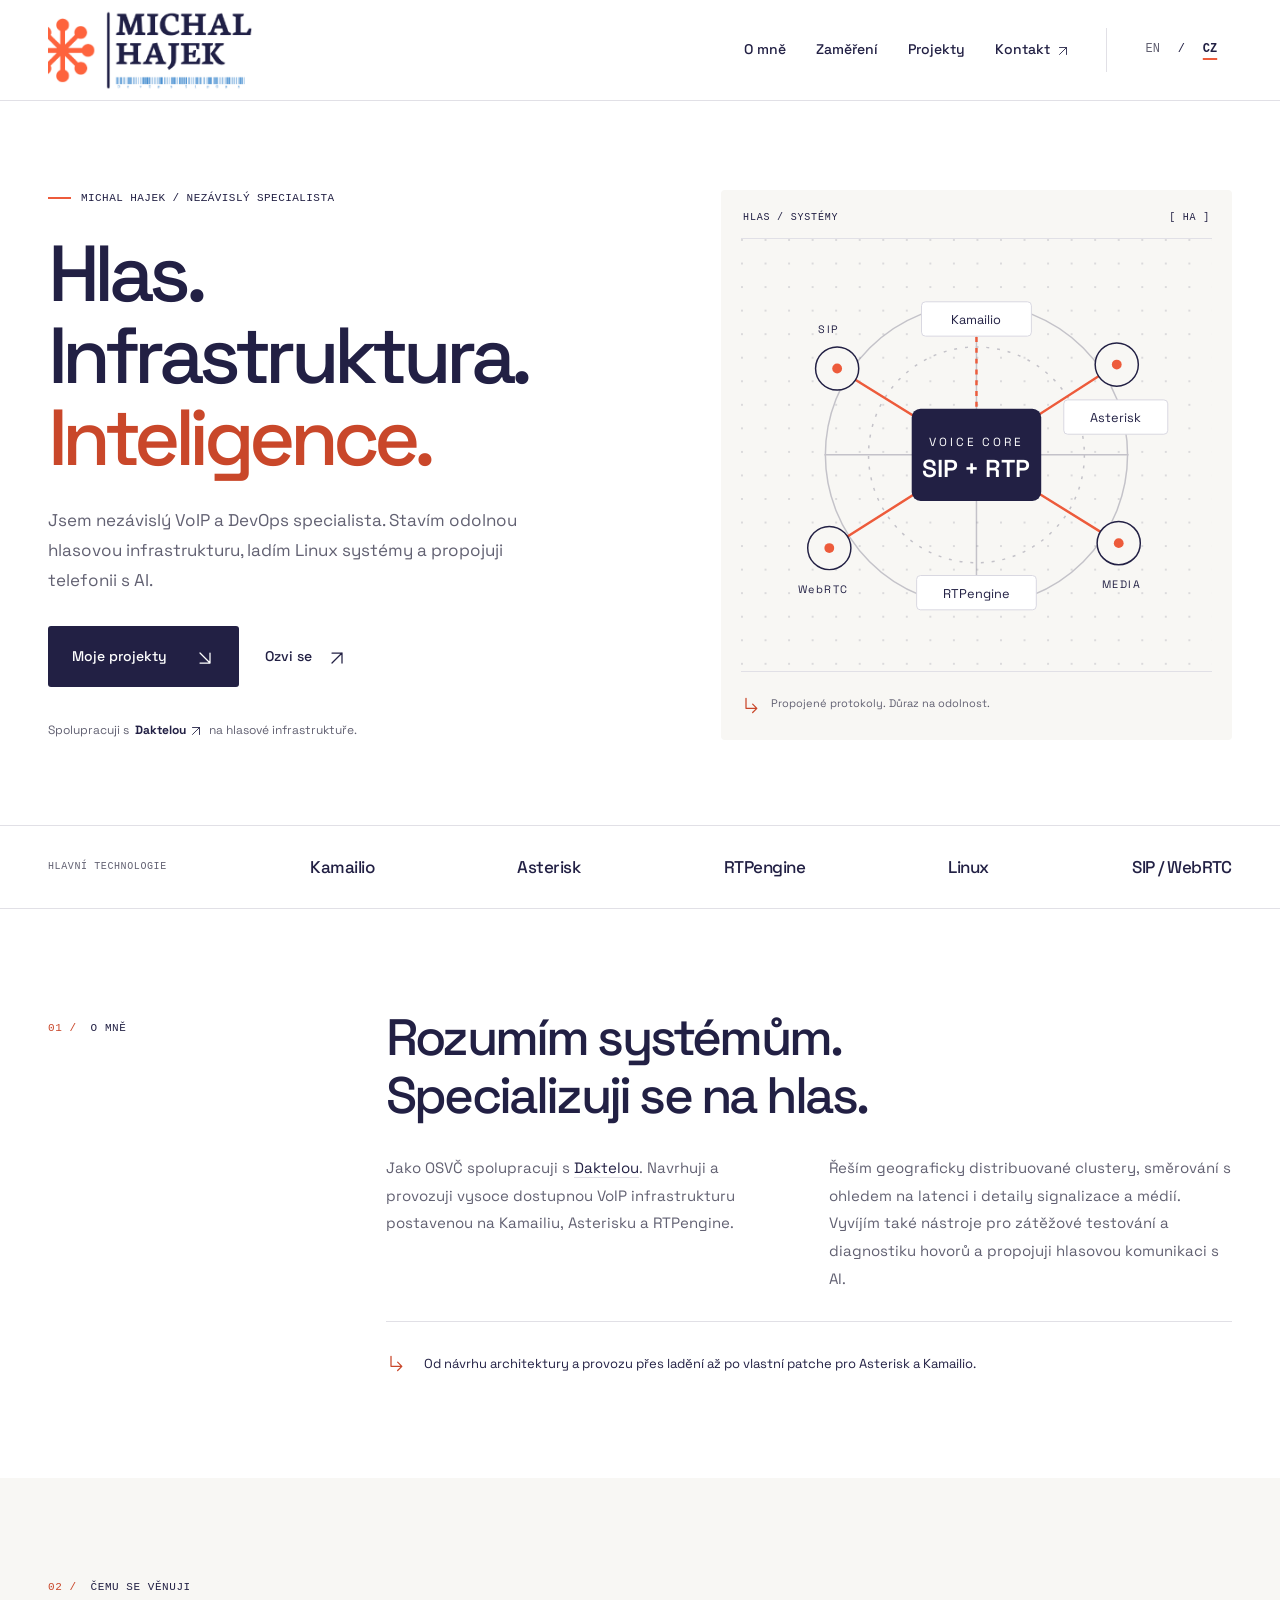
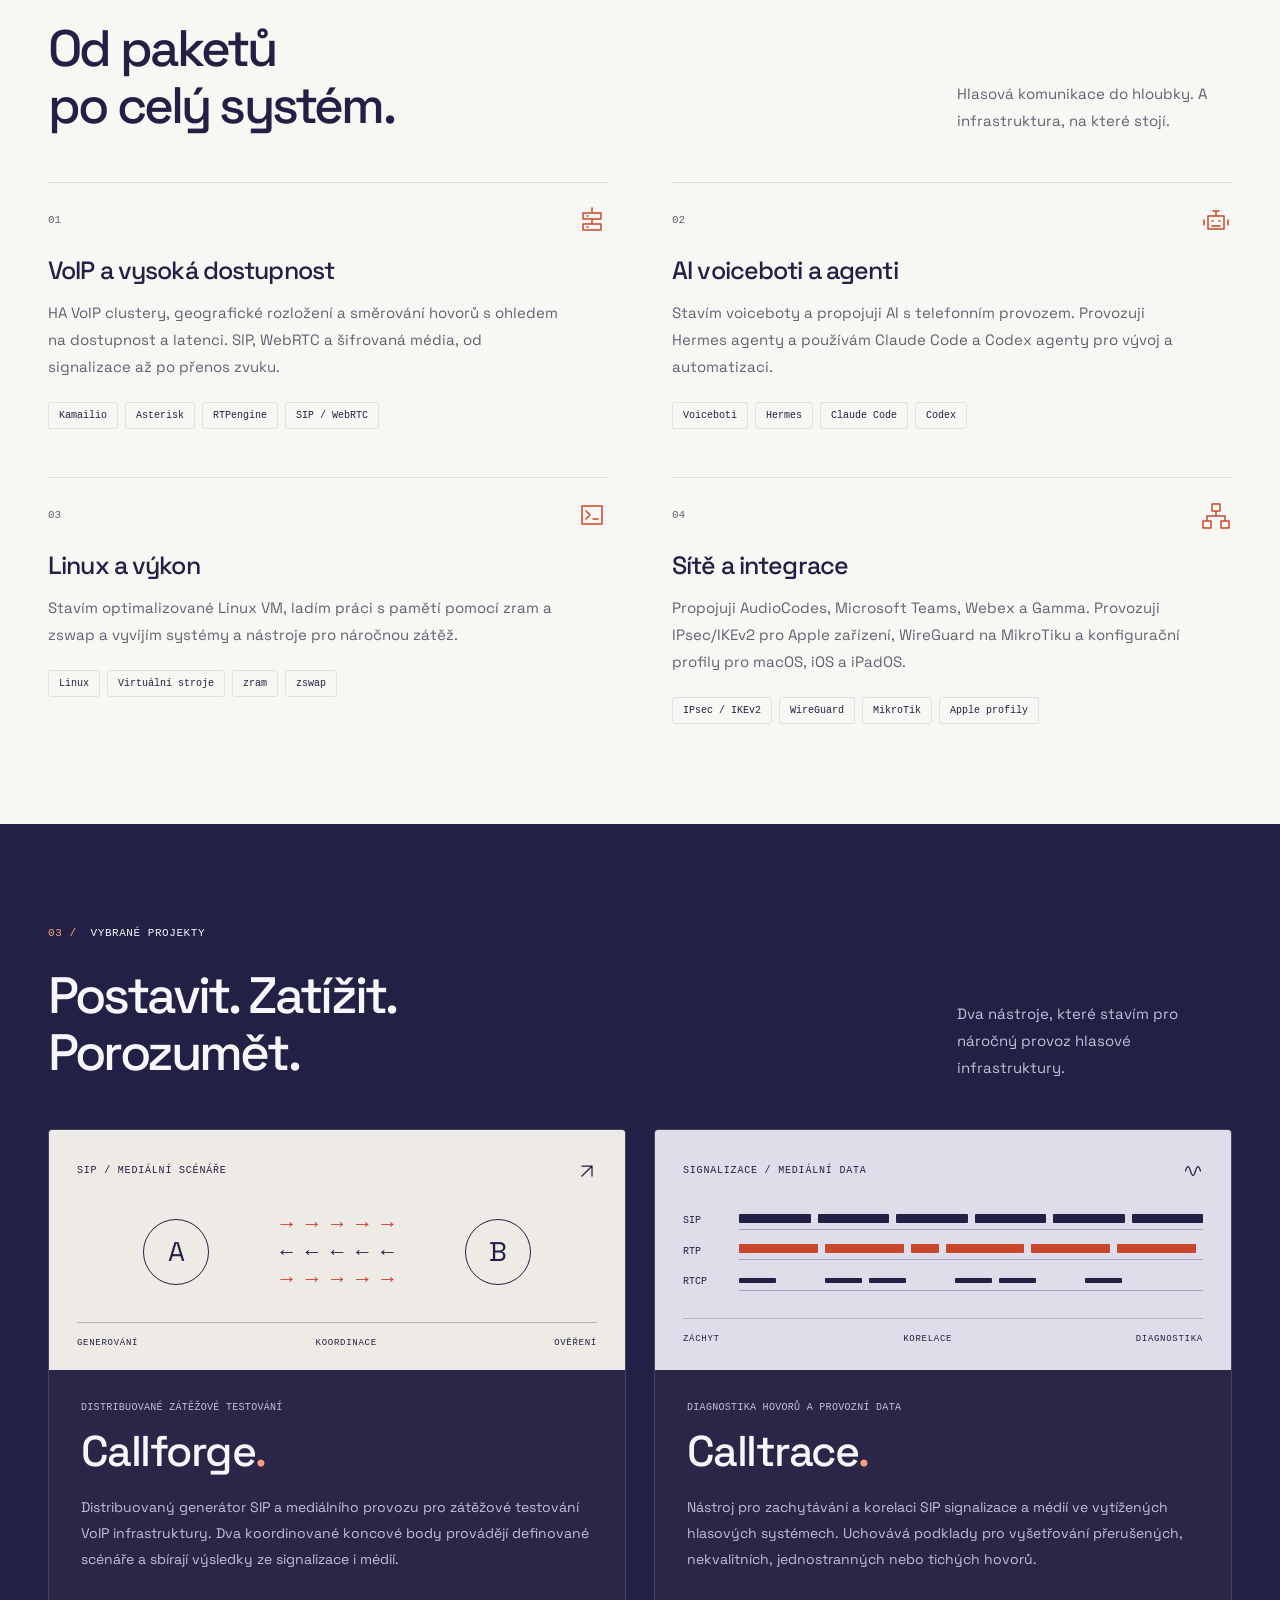
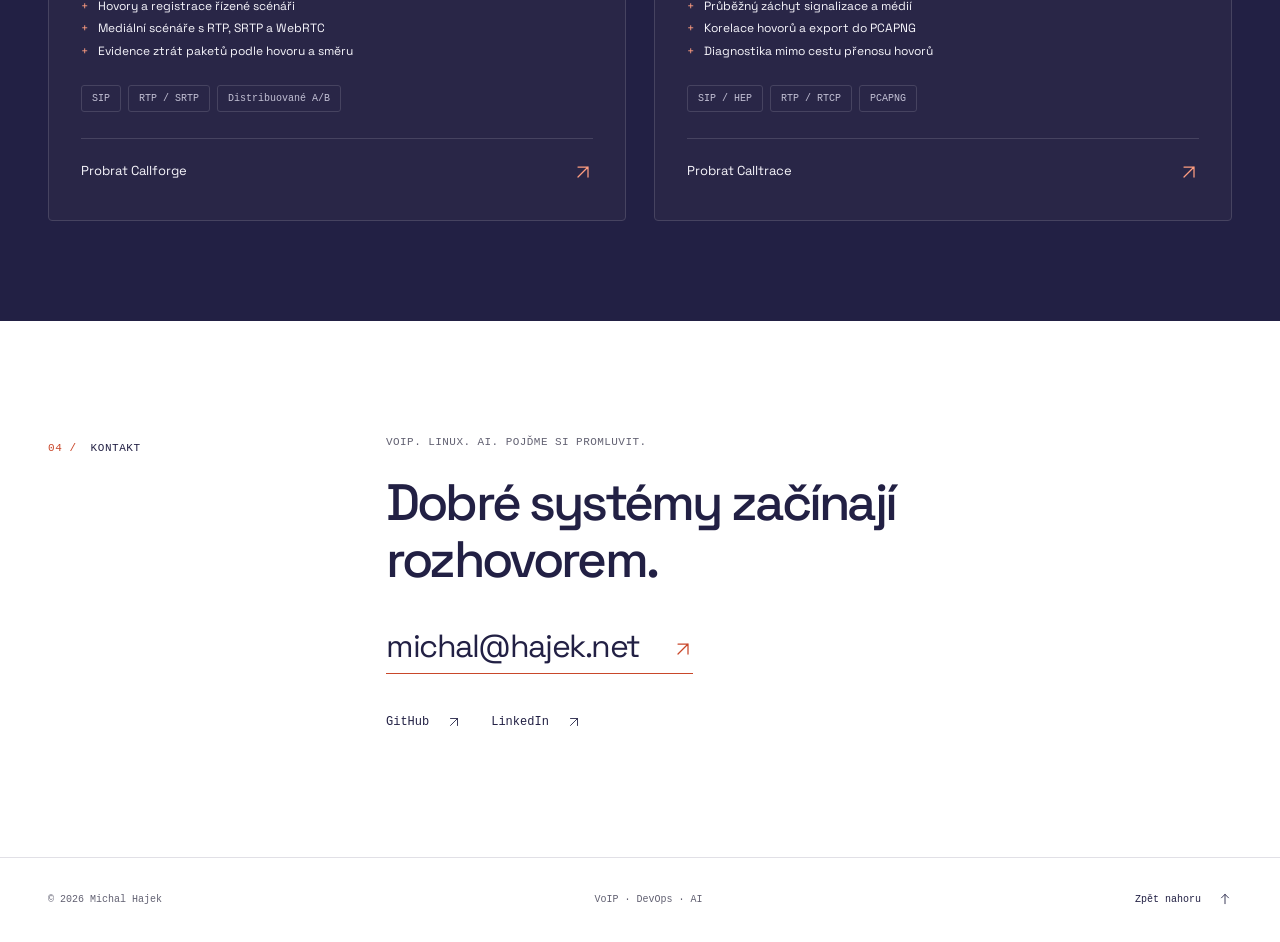
==== cs/index.html @ a471c451 "Build bilingual personal homepage" ====
<!doctype html>
<html lang="cs">
  <head>
    <meta charset="utf-8">
    <meta name="viewport" content="width=device-width, initial-scale=1">
    <meta name="theme-color" content="#222044">
    <title>Michal Hajek — VoIP, DevOps a AI</title>
    <meta name="description" content="Michal Hajek, nezávislý VoIP a DevOps specialista spolupracující s Daktelou. Vysoká dostupnost, Linux, AI voiceboti, Callforge a Calltrace.">
    <link rel="canonical" href="https://hajekmi.github.io/cs/">
    <link rel="alternate" hreflang="en" href="https://hajekmi.github.io/">
    <link rel="alternate" hreflang="cs" href="https://hajekmi.github.io/cs/">
    <link rel="alternate" hreflang="x-default" href="https://hajekmi.github.io/">
    <meta property="og:type" content="website">
    <meta property="og:title" content="Michal Hajek — VoIP, DevOps a AI">
    <meta property="og:description" content="Hlas. Infrastruktura. Inteligence. Moje práce v oblasti VoIP, vysoké dostupnosti, Linuxu a AI.">
    <meta property="og:url" content="https://hajekmi.github.io/cs/">
    <meta property="og:image" content="https://hajekmi.github.io/assets/images/github-avatar.png">
    <meta property="og:image:alt" content="Michal Hajek — DevOps SipOps logo">
    <meta property="og:locale" content="cs_CZ">
    <meta property="og:locale:alternate" content="en_GB">
    <meta name="twitter:card" content="summary">
    <link rel="icon" type="image/png" href="/assets/images/github-avatar.png">
    <link rel="preload" href="/assets/fonts/space-grotesk-latin.woff2" as="font" type="font/woff2" crossorigin>
    <link rel="stylesheet" href="/assets/styles.css">
    <script src="/assets/main.js" defer></script>
    <script type="application/ld+json">
      {"@context":"https://schema.org","@type":"Person","name":"Michal Hajek","url":"https://hajekmi.github.io/","image":"https://hajekmi.github.io/assets/images/github-avatar.png","jobTitle":"Freelance VoIP & DevOps Engineer","sameAs":["https://github.com/hajekmi","https://www.linkedin.com/in/michalhajekdevops"],"knowsAbout":["VoIP","SIP","WebRTC","High availability","Kamailio","Asterisk","RTPengine","Linux","AI voicebots"]}
    </script>
  </head>
  <body>
    <a class="skip-link" href="#main">Přejít na obsah</a>
    <header class="site-header">
      <div class="container header-inner">
        <a class="brand" href="/cs/" aria-label="Michal Hajek — úvodní stránka">
          <img src="/assets/images/github-avatar.png" alt="Michal Hajek — DevOps SipOps" width="460" height="460" fetchpriority="high">
        </a>
        <button class="menu-toggle" type="button" aria-expanded="false" aria-controls="site-nav">
          <span>Menu</span>
          <svg viewBox="0 0 24 24" aria-hidden="true"><path d="M4 7h16M4 12h16M4 17h16"/></svg>
        </button>
        <nav class="site-nav" id="site-nav" aria-label="Hlavní navigace">
          <a href="#about">O mně</a>
          <a href="#expertise">Zaměření</a>
          <a href="#projects">Projekty</a>
          <a href="#contact">Kontakt <span aria-hidden="true"><svg class="arrow-icon" viewBox="0 0 24 24" aria-hidden="true" focusable="false"><path d="M6 18 18 6M6 6h12v12"/></svg></span></a>
        </nav>
        <nav class="language-switch" aria-label="Jazyk">
          <a href="/" lang="en" hreflang="en" aria-label="English" data-language-link>EN</a>
          <span aria-hidden="true">/</span>
          <a href="/cs/" lang="cs" hreflang="cs" aria-current="page" data-language-link>CZ</a>
        </nav>
      </div>
    </header>

    <main id="main">
      <section class="hero container" id="home" aria-labelledby="hero-heading">
        <div class="hero-copy">
          <p class="eyebrow"><span class="eyebrow-line" aria-hidden="true"></span> Michal Hajek / Nezávislý specialista</p>
          <h1 id="hero-heading">Hlas.<br>Infrastruktura.<br><span>Inteligence.</span></h1>
          <p class="hero-description">Jsem nezávislý VoIP a DevOps specialista. Stavím odolnou hlasovou infrastrukturu, ladím Linux systémy a propojuji telefonii s AI.</p>
          <div class="hero-actions">
            <a class="button button-primary" href="#projects">Moje projekty <span aria-hidden="true"><svg class="arrow-icon" viewBox="0 0 24 24" aria-hidden="true" focusable="false"><path d="M6 6 18 18M6 18h12V6"/></svg></span></a>
            <a class="text-link" href="#contact">Ozvi se <span aria-hidden="true"><svg class="arrow-icon" viewBox="0 0 24 24" aria-hidden="true" focusable="false"><path d="M6 18 18 6M6 6h12v12"/></svg></span></a>
          </div>
          <p class="collaboration">Spolupracuji s <a href="https://daktela.com/" target="_blank" rel="noopener noreferrer">Daktelou <span aria-hidden="true"><svg class="arrow-icon" viewBox="0 0 24 24" aria-hidden="true" focusable="false"><path d="M6 18 18 6M6 6h12v12"/></svg></span></a> na hlasové infrastruktuře.</p>
        </div>
        <figure class="hero-visual" aria-labelledby="diagram-caption">
          <div class="diagram-topline"><span>HLAS / SYSTÉMY</span><span aria-hidden="true">[ HA ]</span></div>
          <svg class="network-diagram" viewBox="0 0 480 440" aria-hidden="true">
            <defs>
              <pattern id="grid" width="24" height="24" patternUnits="userSpaceOnUse"><circle cx="1" cy="1" r="1" fill="currentColor" opacity=".18"/></pattern>
            </defs>
            <rect width="480" height="440" fill="url(#grid)"/>
            <g fill="none" stroke="currentColor" stroke-width="1.5" opacity=".24">
              <circle cx="240" cy="220" r="154"/>
              <circle cx="240" cy="220" r="110" stroke-dasharray="3 8"/>
              <path d="M85 220h310M240 65v310"/>
            </g>
            <g fill="none" stroke="#ed5b3b" stroke-width="2.5">
              <path d="M98 132 240 220 383 128M240 220 385 310M240 220 90 315"/>
              <path d="M240 100v120" stroke-dasharray="5 6"/>
            </g>
            <g fill="#f8f7f4" stroke="currentColor" stroke-width="1.5">
              <circle cx="98" cy="132" r="22"/><circle cx="383" cy="128" r="22"/>
              <circle cx="385" cy="310" r="22"/><circle cx="90" cy="315" r="22"/>
            </g>
            <g fill="#ed5b3b"><circle cx="98" cy="132" r="5"/><circle cx="383" cy="128" r="5"/><circle cx="385" cy="310" r="5"/><circle cx="90" cy="315" r="5"/></g>
            <rect x="174" y="173" width="132" height="94" rx="9" fill="#222044"/>
            <g fill="#fff" text-anchor="middle" font-family="'Space Grotesk', sans-serif">
              <text x="240" y="211" font-size="12" letter-spacing="3">VOICE CORE</text>
              <text x="240" y="243" font-size="25" font-weight="600">SIP + RTP</text>
            </g>
            <g font-family="'Space Grotesk', sans-serif" font-size="13" text-anchor="middle" fill="currentColor">
              <rect x="184" y="64" width="112" height="35" rx="4" fill="#fff" stroke="#d9d8e1"/>
              <text x="240" y="87">Kamailio</text>
              <rect x="329" y="164" width="106" height="35" rx="4" fill="#fff" stroke="#d9d8e1"/>
              <text x="382" y="187">Asterisk</text>
              <rect x="179" y="343" width="122" height="35" rx="4" fill="#fff" stroke="#d9d8e1"/>
              <text x="240" y="366">RTPengine</text>
              <text x="89" y="96" font-size="11" letter-spacing="1.5">SIP</text>
              <text x="84" y="361" font-size="11" letter-spacing="1.5">WebRTC</text>
              <text x="388" y="356" font-size="11" letter-spacing="1.5">MEDIA</text>
            </g>
          </svg>
          <figcaption id="diagram-caption"><span class="diagram-caption-mark" aria-hidden="true"><svg class="arrow-icon" viewBox="0 0 24 24" aria-hidden="true" focusable="false"><path d="M6 4v12h13M14 11l5 5-5 5"/></svg></span> Propojené protokoly. Důraz na odolnost.</figcaption>
        </figure>
      </section>

      <div class="stack-strip" aria-label="Hlavní technologie">
        <div class="container stack-inner"><span class="stack-label">Hlavní technologie</span><span>Kamailio</span><span>Asterisk</span><span>RTPengine</span><span>Linux</span><span>SIP / WebRTC</span></div>
      </div>

      <section class="section container about-section" id="about" aria-labelledby="about-heading">
        <div class="section-label"><span class="section-number">01 /</span> O mně</div>
        <div class="about-content">
          <h2 id="about-heading">Rozumím systémům.<br>Specializuji se na hlas.</h2>
          <div class="about-columns">
            <p>Jako OSVČ spolupracuji s <a class="inline-link" href="https://daktela.com/" target="_blank" rel="noopener noreferrer">Daktelou</a>. Navrhuji a provozuji vysoce dostupnou VoIP infrastrukturu postavenou na Kamailiu, Asterisku a RTPengine.</p>
            <p>Řeším geograficky distribuované clustery, směrování s ohledem na latenci i detaily signalizace a médií. Vyvíjím také nástroje pro zátěžové testování a diagnostiku hovorů a propojuji hlasovou komunikaci s AI.</p>
          </div>
          <div class="about-note"><span aria-hidden="true"><svg class="arrow-icon" viewBox="0 0 24 24" aria-hidden="true" focusable="false"><path d="M6 4v12h13M14 11l5 5-5 5"/></svg></span><p>Od návrhu architektury a provozu přes ladění až po vlastní patche pro Asterisk a Kamailio.</p></div>
        </div>
      </section>

      <section class="section expertise-section" id="expertise" aria-labelledby="expertise-heading">
        <div class="container">
          <div class="section-heading">
            <div><p class="section-label"><span class="section-number">02 /</span> Čemu se věnuji</p><h2 id="expertise-heading">Od paketů<br>po celý systém.</h2></div>
            <p class="section-intro">Hlasová komunikace do hloubky. A infrastruktura, na které stojí.</p>
          </div>
          <div class="expertise-grid">
            <article class="expertise-item">
              <div class="item-topline"><span class="mono">01</span><svg viewBox="0 0 32 32" aria-hidden="true"><path d="M7 9h18v6H7zM7 20h18v6H7zM11 12h1M11 23h1M16 15v5M16 4v5"/></svg></div>
              <h3>VoIP a vysoká dostupnost</h3>
              <p>HA VoIP clustery, geografické rozložení a směrování hovorů s ohledem na dostupnost a latenci. SIP, WebRTC a šifrovaná média, od signalizace až po přenos zvuku.</p>
              <ul class="tags" aria-label="Technologie"><li>Kamailio</li><li>Asterisk</li><li>RTPengine</li><li>SIP / WebRTC</li></ul>
            </article>
            <article class="expertise-item">
              <div class="item-topline"><span class="mono">02</span><svg viewBox="0 0 32 32" aria-hidden="true"><path d="M8 12h16v13H8zM16 7v5M13 7h6M12 17h1M19 17h1M12 22h8M4 16v5M28 16v5"/></svg></div>
              <h3>AI voiceboti a agenti</h3>
              <p>Stavím voiceboty a propojuji AI s telefonním provozem. Provozuji Hermes agenty a používám Claude Code a Codex agenty pro vývoj a automatizaci.</p>
              <ul class="tags" aria-label="Technologie"><li>Voiceboti</li><li>Hermes</li><li>Claude Code</li><li>Codex</li></ul>
            </article>
            <article class="expertise-item">
              <div class="item-topline"><span class="mono">03</span><svg viewBox="0 0 32 32" aria-hidden="true"><path d="M6 7h20v18H6zM10 12l4 4-4 4M17 20h5"/></svg></div>
              <h3>Linux a výkon</h3>
              <p>Stavím optimalizované Linux VM, ladím práci s pamětí pomocí zram a zswap a vyvíjím systémy a nástroje pro náročnou zátěž.</p>
              <ul class="tags" aria-label="Technologie"><li>Linux</li><li>Virtuální stroje</li><li>zram</li><li>zswap</li></ul>
            </article>
            <article class="expertise-item">
              <div class="item-topline"><span class="mono">04</span><svg viewBox="0 0 32 32" aria-hidden="true"><path d="M12 5h8v7h-8zM3 22h8v7H3zM21 22h8v7h-8zM16 12v5M7 22v-5h18v5"/></svg></div>
              <h3>Sítě a integrace</h3>
              <p>Propojuji AudioCodes, Microsoft Teams, Webex a Gamma. Provozuji IPsec/IKEv2 pro Apple zařízení, WireGuard na MikroTiku a konfigurační profily pro macOS, iOS a iPadOS.</p>
              <ul class="tags" aria-label="Technologie"><li>IPsec / IKEv2</li><li>WireGuard</li><li>MikroTik</li><li>Apple profily</li></ul>
            </article>
          </div>
        </div>
      </section>

      <section class="section projects-section" id="projects" aria-labelledby="projects-heading">
        <div class="container">
          <div class="section-heading">
            <div><p class="section-label"><span class="section-number">03 /</span> Vybrané projekty</p><h2 id="projects-heading">Postavit. Zatížit.<br>Porozumět.</h2></div>
            <p class="section-intro">Dva nástroje, které stavím pro náročný provoz hlasové infrastruktury.</p>
          </div>
          <div class="projects-grid">
            <article class="project-card" id="callforge">
              <div class="project-visual forge-visual" aria-hidden="true">
                <div class="visual-topline"><span>SIP / MEDIÁLNÍ SCÉNÁŘE</span><span><svg class="arrow-icon" viewBox="0 0 24 24" aria-hidden="true" focusable="false"><path d="M6 18 18 6M6 6h12v12"/></svg></span></div>
                <div class="forge-diagram"><span class="endpoint">A</span><div class="media-paths"><span>→ → → → →</span><span>← ← ← ← ←</span><span>→ → → → →</span></div><span class="endpoint">B</span></div>
                <div class="visual-bottomline"><span>GENEROVÁNÍ</span><span>KOORDINACE</span><span>OVĚŘENÍ</span></div>
              </div>
              <div class="project-content">
                <p class="project-category">Distribuované zátěžové testování</p>
                <h3>Callforge<span class="project-dot" aria-hidden="true">.</span></h3>
                <p>Distribuovaný generátor SIP a mediálního provozu pro zátěžové testování VoIP infrastruktury. Dva koordinované koncové body provádějí definované scénáře a sbírají výsledky ze signalizace i médií.</p>
                <ul class="project-points"><li>Hovory a registrace řízené scénáři</li><li>Mediální scénáře s RTP, SRTP a WebRTC</li><li>Evidence ztrát paketů podle hovoru a směru</li></ul>
                <ul class="tags" aria-label="Technologie"><li>SIP</li><li>RTP / SRTP</li><li>Distribuované A/B</li></ul>
                <a class="project-link" href="mailto:michal@hajek.net?subject=Callforge">Probrat Callforge <span aria-hidden="true"><svg class="arrow-icon" viewBox="0 0 24 24" aria-hidden="true" focusable="false"><path d="M6 18 18 6M6 6h12v12"/></svg></span></a>
              </div>
            </article>
            <article class="project-card" id="calltrace">
              <div class="project-visual trace-visual" aria-hidden="true">
                <div class="visual-topline"><span>SIGNALIZACE / MEDIÁLNÍ DATA</span><span><svg class="arrow-icon" viewBox="0 0 24 24" aria-hidden="true" focusable="false"><path d="M3 12c2-7 4-7 6 0s4 7 6 0 4-7 6 0"/></svg></span></div>
                <div class="trace-diagram"><span>SIP</span><div class="trace-track"><i></i><i></i><i></i><i></i><i></i><i></i></div><span>RTP</span><div class="trace-track"><i></i><i></i><i></i><i></i><i></i><i></i></div><span>RTCP</span><div class="trace-track"><i></i><i></i><i></i><i></i><i></i><i></i></div></div>
                <div class="visual-bottomline"><span>ZÁCHYT</span><span>KORELACE</span><span>DIAGNOSTIKA</span></div>
              </div>
              <div class="project-content">
                <p class="project-category">Diagnostika hovorů a provozní data</p>
                <h3>Calltrace<span class="project-dot" aria-hidden="true">.</span></h3>
                <p>Nástroj pro zachytávání a korelaci SIP signalizace a médií ve vytížených hlasových systémech. Uchovává podklady pro vyšetřování přerušených, nekvalitních, jednostranných nebo tichých hovorů.</p>
                <ul class="project-points"><li>Průběžný záchyt signalizace a médií</li><li>Korelace hovorů a export do PCAPNG</li><li>Diagnostika mimo cestu přenosu hovorů</li></ul>
                <ul class="tags" aria-label="Technologie"><li>SIP / HEP</li><li>RTP / RTCP</li><li>PCAPNG</li></ul>
                <a class="project-link" href="mailto:michal@hajek.net?subject=Calltrace">Probrat Calltrace <span aria-hidden="true"><svg class="arrow-icon" viewBox="0 0 24 24" aria-hidden="true" focusable="false"><path d="M6 18 18 6M6 6h12v12"/></svg></span></a>
              </div>
            </article>
          </div>
        </div>
      </section>

      <section class="section contact-section container" id="contact" aria-labelledby="contact-heading">
        <div class="section-label"><span class="section-number">04 /</span> Kontakt</div>
        <div class="contact-content">
          <p class="eyebrow">VoIP. Linux. AI. Pojďme si promluvit.</p>
          <h2 id="contact-heading">Dobré systémy začínají<br>rozhovorem.</h2>
          <a class="contact-email" href="mailto:michal@hajek.net">michal@hajek.net <span aria-hidden="true"><svg class="arrow-icon" viewBox="0 0 24 24" aria-hidden="true" focusable="false"><path d="M6 18 18 6M6 6h12v12"/></svg></span></a>
          <div class="social-links"><a href="https://github.com/hajekmi" target="_blank" rel="noopener noreferrer">GitHub <span aria-hidden="true"><svg class="arrow-icon" viewBox="0 0 24 24" aria-hidden="true" focusable="false"><path d="M6 18 18 6M6 6h12v12"/></svg></span></a><a href="https://www.linkedin.com/in/michalhajekdevops" target="_blank" rel="noopener noreferrer">LinkedIn <span aria-hidden="true"><svg class="arrow-icon" viewBox="0 0 24 24" aria-hidden="true" focusable="false"><path d="M6 18 18 6M6 6h12v12"/></svg></span></a></div>
        </div>
      </section>
    </main>

    <footer class="site-footer"><div class="container footer-inner"><p>© <span data-year>2026</span> Michal Hajek</p><p>VoIP · DevOps · AI</p><a href="#home">Zpět nahoru <span aria-hidden="true"><svg class="arrow-icon" viewBox="0 0 24 24" aria-hidden="true" focusable="false"><path d="M12 20V4M6 10l6-6 6 6"/></svg></span></a></div></footer>
  </body>
</html>
---- assets/styles.css ----
@font-face {
  font-family: "Space Grotesk";
  font-style: normal;
  font-weight: 400 700;
  font-display: swap;
  src: url("fonts/space-grotesk-latin-ext.woff2") format("woff2");
  unicode-range: U+0100-02BA, U+02BD-02C5, U+02C7-02CC, U+02CE-02D7, U+02DD-02FF, U+0304, U+0308, U+0329, U+1D00-1DBF, U+1E00-1E9F, U+1EF2-1EFF, U+2020, U+20A0-20AB, U+20AD-20C4, U+2113, U+2C60-2C7F, U+A720-A7FF;
}

@font-face {
  font-family: "Space Grotesk";
  font-style: normal;
  font-weight: 400 700;
  font-display: swap;
  src: url("fonts/space-grotesk-latin.woff2") format("woff2");
  unicode-range: U+0000-00FF, U+0131, U+0152-0153, U+02BB-02BC, U+02C6, U+02DA, U+02DC, U+0304, U+0308, U+0329, U+2000-206F, U+20AC, U+2122, U+2191, U+2193, U+2212, U+2215, U+FEFF, U+FFFD;
}

:root {
  --color-ink: #222044;
  --color-muted: #626172;
  --color-accent: #c9472a;
  --color-orange: #ed5b3b;
  --color-paper: #ffffff;
  --color-surface: #f8f7f4;
  --color-line: #e1e0e6;
  --color-on-dark: #f7f6fc;
  --color-muted-dark: #c2c0d4;
  --color-dark-line: #464360;
  --font-display: "Space Grotesk", "Arial", sans-serif;
  --font-body: "Space Grotesk", "Arial", sans-serif;
  --font-mono: "SFMono-Regular", Consolas, "Liberation Mono", monospace;
  --container: 1184px;
  --motion-duration: 180ms;
  --header-offset: 112px;
  color-scheme: light;
}

* { box-sizing: border-box; }
html { scroll-padding-top: var(--header-offset); }
body { margin: 0; color: var(--color-ink); background: var(--color-paper); font-family: var(--font-body); font-size: 16px; line-height: 1.65; -webkit-font-smoothing: antialiased; }
a { color: inherit; text-decoration: none; touch-action: manipulation; }
button { font: inherit; color: inherit; cursor: pointer; touch-action: manipulation; }
a, button { -webkit-tap-highlight-color: transparent; }
a:focus-visible, button:focus-visible { outline: 3px solid var(--color-accent); outline-offset: 5px; border-radius: 2px; }
img, svg { display: block; max-width: 100%; }
.arrow-icon { display: inline-block; width: 20px; height: 20px; flex-shrink: 0; vertical-align: middle; fill: none; stroke: currentColor; stroke-width: 1.5; stroke-linecap: round; stroke-linejoin: round; }
.site-nav .arrow-icon, .collaboration .arrow-icon, .social-links .arrow-icon, .footer-inner .arrow-icon { width: 14px; height: 14px; }
figure, p, h1, h2, h3 { margin: 0; }
h1, h2, h3 { font-family: var(--font-display); font-weight: 500; line-height: 1.12; }
h2 { font-size: clamp(2.15rem, 4vw, 3.4rem); letter-spacing: -.055em; text-wrap: balance; }
h3 { letter-spacing: -.035em; }
ul { margin: 0; padding: 0; list-style: none; }
::selection { background: var(--color-ink); color: var(--color-paper); }
.container { width: min(var(--container), calc(100% - 96px)); margin-inline: auto; }
.skip-link { position: fixed; top: 12px; left: 12px; z-index: 100; padding: 12px 20px; background: var(--color-ink); color: var(--color-paper); transform: translateY(-160%); }
.skip-link:focus { transform: translateY(0); }
.site-header { position: sticky; top: 0; z-index: 20; background: var(--color-paper); border-bottom: 1px solid var(--color-line); }
.header-inner { display: flex; align-items: center; gap: 36px; min-height: 100px; }
.brand { display: flex; width: 205px; height: 78px; align-items: center; flex-shrink: 0; overflow: hidden; }
.brand img { width: 205px; height: 78px; object-fit: cover; }
.site-nav { display: flex; gap: 30px; margin-left: auto; align-items: center; }
.site-nav a { position: relative; display: inline-flex; align-items: center; min-height: 44px; font-size: 14px; font-weight: 500; gap: 6px; transition: color var(--motion-duration); }
.site-nav a:hover, .site-nav a[aria-current="location"] { color: var(--color-accent); }
.site-nav a[aria-current="location"]::after { content: ""; position: absolute; left: 0; right: 0; bottom: 2px; height: 2px; background: currentColor; }
.language-switch { display: flex; align-items: center; gap: 3px; padding-left: 24px; border-left: 1px solid var(--color-line); font-family: var(--font-mono); font-size: 12px; }
.language-switch a { display: grid; place-items: center; min-width: 44px; min-height: 44px; color: var(--color-muted); }
.language-switch a[aria-current="page"] { color: var(--color-ink); font-weight: 700; text-decoration: underline; text-underline-offset: 6px; text-decoration-color: var(--color-orange); text-decoration-thickness: 2px; }
.language-switch a:hover { color: var(--color-accent); }
.menu-toggle { display: none; }
.hero { display: grid; grid-template-columns: 1.2fr 1fr; align-items: center; gap: 60px; padding-block: 88px 84px; }
.hero-copy { min-width: 0; }
.eyebrow { display: flex; align-items: center; gap: 10px; font-family: var(--font-mono); font-size: 11px; line-height: 1.7; letter-spacing: .04em; text-transform: uppercase; }
.eyebrow-line { width: 23px; height: 2px; flex-shrink: 0; background: var(--color-orange); }
.hero h1 { margin-top: 25px; font-size: clamp(3.2rem, 6.2vw, 5.2rem); letter-spacing: -.07em; line-height: 1.035; }
.hero h1 span { color: var(--color-accent); }
.hero-description { max-width: 470px; margin-top: 27px; color: var(--color-muted); font-size: 17px; line-height: 1.75; }
.hero-actions { display: flex; align-items: center; flex-wrap: wrap; gap: 26px; margin-top: 31px; }
.button { display: inline-flex; align-items: center; justify-content: space-between; gap: 28px; min-height: 54px; padding: 13px 23px; border: 1px solid transparent; border-radius: 3px; font-size: 14px; font-weight: 500; transition: background var(--motion-duration), color var(--motion-duration); }
.button-primary { color: var(--color-paper); background: var(--color-ink); }
.button-primary:hover { background: var(--color-accent); }
.button span, .text-link span { font-size: 20px; }
.text-link { display: inline-flex; align-items: center; gap: 15px; min-height: 44px; font-size: 14px; font-weight: 500; }
.text-link:hover { color: var(--color-accent); }
.collaboration { margin-top: 34px; color: var(--color-muted); font-size: 12px; }
.collaboration a { margin-inline: 3px; color: var(--color-ink); font-weight: 700; }
.collaboration a:hover { text-decoration: underline; text-underline-offset: 4px; }
.hero-visual { color: var(--color-ink); background: var(--color-surface); padding: 20px; border-radius: 4px; }
.diagram-topline, .visual-topline, .visual-bottomline { display: flex; justify-content: space-between; align-items: center; font-family: var(--font-mono); font-size: 10px; letter-spacing: .08em; }
.diagram-topline { padding: 0 2px 12px; border-bottom: 1px solid var(--color-line); }
.network-diagram { width: 100%; }
.hero-visual figcaption { display: flex; align-items: center; gap: 10px; padding-top: 14px; border-top: 1px solid var(--color-line); color: var(--color-muted); font-size: 11px; }
.diagram-caption-mark { color: var(--color-accent); font-size: 21px; }
.stack-strip { border-top: 1px solid var(--color-line); border-bottom: 1px solid var(--color-line); }
.stack-inner { display: flex; align-items: center; justify-content: space-between; gap: 24px; padding-block: 27px; font-size: 17px; font-weight: 500; letter-spacing: -.03em; }
.stack-inner .stack-label { color: var(--color-muted); font-family: var(--font-mono); font-size: 10px; font-weight: 400; letter-spacing: .06em; text-transform: uppercase; }
.section { padding-block: 100px; }
.section-label { display: flex; align-items: baseline; gap: 14px; font-family: var(--font-mono); font-size: 11px; text-transform: uppercase; letter-spacing: .05em; }
.section-number { color: var(--color-accent); }
.about-section { display: grid; grid-template-columns: 1fr 3fr; gap: 56px; }
.about-section > .section-label { padding-top: 10px; }
.about-columns { display: grid; grid-template-columns: 1fr 1fr; gap: 40px; margin-top: 30px; color: var(--color-muted); font-size: 15px; line-height: 1.85; }
.inline-link { color: var(--color-ink); text-decoration: underline; text-decoration-color: var(--color-line); text-underline-offset: 4px; }
.inline-link:hover { text-decoration-color: var(--color-accent); }
.about-note { display: flex; align-items: baseline; gap: 18px; margin-top: 28px; padding-top: 23px; border-top: 1px solid var(--color-line); font-size: 13px; }
.about-note > span { font-size: 20px; color: var(--color-accent); }
.expertise-section { background: var(--color-surface); }
.section-heading { display: flex; align-items: flex-end; justify-content: space-between; gap: 48px; margin-bottom: 48px; }
.section-heading h2 { margin-top: 24px; }
.section-intro { max-width: 275px; color: var(--color-muted); font-size: 15px; line-height: 1.8; }
.expertise-grid { display: grid; grid-template-columns: 1fr 1fr; gap: 48px 64px; }
.expertise-item { padding-top: 21px; border-top: 1px solid var(--color-line); }
.item-topline { display: flex; align-items: center; justify-content: space-between; margin-bottom: 20px; }
.mono { color: var(--color-muted); font-family: var(--font-mono); font-size: 11px; }
.item-topline svg { width: 32px; height: 32px; fill: none; stroke: var(--color-accent); stroke-width: 1.5; stroke-linecap: round; stroke-linejoin: round; }
.expertise-item h3 { font-size: 25px; }
.expertise-item p { margin-top: 15px; max-width: 510px; color: var(--color-muted); font-size: 15px; line-height: 1.8; }
.tags { display: flex; flex-wrap: wrap; gap: 7px; margin-top: 22px; }
.tags li { padding: 5px 10px; border: 1px solid var(--color-line); border-radius: 3px; font-family: var(--font-mono); font-size: 10px; line-height: 1.5; }
.projects-section { color: var(--color-on-dark); background: var(--color-ink); }
.projects-section .section-number { color: #ff9d80; }
.projects-section .section-intro { color: var(--color-muted-dark); }
.projects-grid { display: grid; grid-template-columns: 1fr 1fr; gap: 28px; }
.project-card { display: flex; flex-direction: column; min-width: 0; overflow: hidden; border: 1px solid var(--color-dark-line); border-radius: 4px; background: #292647; }
.project-visual { height: 240px; padding: 24px 28px; }
.forge-visual { color: var(--color-ink); background: #eeeae5; }
.trace-visual { color: var(--color-ink); background: #dfddea; }
.visual-topline > span:last-child { font-size: 20px; }
.forge-diagram { display: flex; align-items: center; justify-content: center; gap: 24px; padding-block: 24px 29px; }
.endpoint { display: grid; place-items: center; width: 66px; height: 66px; flex-shrink: 0; border: 1px solid var(--color-ink); border-radius: 50%; font-size: 27px; }
.media-paths { flex: 1; max-width: 208px; font-family: var(--font-mono); font-size: 21px; line-height: 1.3; text-align: center; color: var(--color-accent); }
.media-paths span { display: block; white-space: nowrap; }
.media-paths span:nth-child(2) { color: var(--color-ink); }
.visual-bottomline { border-top: 1px solid #b9b5c0; padding-top: 13px; font-size: 9px; }
.trace-diagram { display: grid; grid-template-columns: 42px 1fr; gap: 14px; align-items: center; padding-block: 26px 27px; font-family: var(--font-mono); font-size: 10px; }
.trace-track { display: flex; gap: 7px; height: 16px; border-bottom: 1px solid #aaa5bf; }
.trace-track i { display: block; width: 17%; height: 9px; background: var(--color-ink); border-radius: 1px; }
.trace-track:nth-of-type(2) i { background: var(--color-accent); }
.trace-track:nth-of-type(2) i:nth-child(3) { width: 6%; }
.trace-track:nth-of-type(3) i { height: 5px; margin-top: 3px; width: 8%; }
.trace-track:nth-of-type(3) i:nth-child(even) { margin-left: 9%; }
.project-content { display: flex; flex-direction: column; flex: 1; padding: 30px 32px; }
.project-category { color: var(--color-muted-dark); font-family: var(--font-mono); font-size: 10px; text-transform: uppercase; letter-spacing: .03em; }
.project-content h3 { margin-top: 11px; font-size: 43px; }
.project-dot { color: #ff9d80; }
.project-content h3 + p { margin-top: 19px; color: var(--color-muted-dark); font-size: 14px; line-height: 1.85; }
.project-points { margin-top: 22px; font-size: 12px; line-height: 1.9; }
.project-points li { position: relative; padding-left: 17px; }
.project-points li::before { content: "+"; position: absolute; left: 0; color: #ff9d80; }
.project-content .tags { margin-bottom: 26px; color: var(--color-muted-dark); }
.project-content .tags li { border-color: var(--color-dark-line); }
.project-link { display: flex; justify-content: space-between; align-items: center; min-height: 52px; margin-top: auto; padding-top: 12px; border-top: 1px solid var(--color-dark-line); font-size: 13px; }
.project-link > span { font-size: 23px; color: #ff9d80; }
.project-link:hover { color: #ff9d80; }
.projects-section a:focus-visible { outline-color: #ff9d80; }
.contact-section { display: grid; grid-template-columns: 1fr 3fr; gap: 56px; padding-block: 112px; }
.contact-section > .section-label { padding-top: 6px; }
.contact-content .eyebrow { color: var(--color-muted); }
.contact-content h2 { margin-top: 22px; }
.contact-email { display: inline-flex; align-items: center; gap: 33px; min-height: 55px; margin-top: 31px; font-size: clamp(1.3rem, 2.6vw, 2rem); letter-spacing: -.045em; border-bottom: 1px solid var(--color-accent); }
.contact-email > span { color: var(--color-accent); }
.contact-email:hover { color: var(--color-accent); }
.social-links { display: flex; gap: 30px; margin-top: 27px; }
.social-links a { display: flex; align-items: center; gap: 18px; min-height: 44px; font-family: var(--font-mono); font-size: 12px; }
.social-links a:hover { color: var(--color-accent); }
.site-footer { border-top: 1px solid var(--color-line); color: var(--color-muted); }
.footer-inner { display: flex; align-items: center; justify-content: space-between; gap: 20px; padding-block: 20px; font-family: var(--font-mono); font-size: 10px; }
.footer-inner a { display: inline-flex; align-items: center; gap: 17px; min-height: 44px; color: var(--color-ink); }
.footer-inner a:hover { color: var(--color-accent); }
.not-found { min-height: 75vh; display: grid; align-content: center; justify-items: start; gap: 25px; padding-block: 70px; }
.not-found h1 { font-size: clamp(3rem, 7vw, 6rem); letter-spacing: -.05em; }
.not-found p { max-width: 500px; color: var(--color-muted); }
.not-found .hero-actions { margin-top: 0; }

@media (min-width: 1440px) {
  .hero { gap: 84px; }
}

@media (max-width: 1050px) {
  .container { width: calc(100% - 64px); }
  .header-inner { gap: 16px; }
  .site-nav { gap: 21px; }
  .language-switch { padding-left: 13px; }
  .brand, .brand img { width: 180px; height: 72px; }
  .hero { gap: 30px; padding-block: 70px; }
  .hero h1 { font-size: clamp(3.1rem, 6.4vw, 4.5rem); }
  .hero .eyebrow { font-size: 10px; }
  .hero-visual { padding: 15px; }
  .about-section, .contact-section { grid-template-columns: 1fr 3.5fr; gap: 32px; }
  .project-visual { padding-inline: 22px; }
  .project-content { padding-inline: 26px; }
  .media-paths { font-size: 18px; }
}

@media (max-width: 760px) {
  :root { --header-offset: 95px; }
  .container { width: calc(100% - 40px); }
  .header-inner { min-height: 83px; gap: 8px; flex-wrap: wrap; }
  .brand, .brand img { width: 165px; height: 68px; }
  .language-switch { margin-left: auto; padding-left: 8px; border-left: 0; }
  .language-switch a { min-width: 37px; }
  .site-nav { order: 4; width: 100%; margin-left: 0; justify-content: space-between; gap: 12px; padding-bottom: 14px; }
  .site-nav a { font-size: 13px; }
  .js .menu-toggle { display: inline-flex; align-items: center; justify-content: center; gap: 7px; padding: 8px; min-height: 44px; background: transparent; border: 0; font-family: var(--font-mono); font-size: 11px; margin-left: auto; }
  .menu-toggle svg { width: 19px; height: 19px; fill: none; stroke: currentColor; stroke-width: 1.5; }
  .js .language-switch { margin-left: 0; }
  .js .site-nav { display: none; }
  .js .site-nav.is-open { display: flex; }
  .hero { grid-template-columns: minmax(0, 1fr); gap: 44px; padding-block: 54px 48px; }
  .hero h1 { font-size: clamp(3.25rem, 11.3vw, 5rem); }
  .hero-description { max-width: 550px; font-size: 16px; }
  .hero .eyebrow { font-size: 10px; }
  .hero-visual { width: min(100%, 490px); justify-self: center; padding: 19px; }
  .hero-visual figcaption { font-size: 11px; }
  .stack-inner { justify-content: flex-start; flex-wrap: wrap; gap: 14px 25px; padding-block: 22px; font-size: 15px; }
  .stack-inner .stack-label { width: 100%; }
  .section { padding-block: 64px; }
  .about-section, .contact-section { grid-template-columns: 1fr; gap: 27px; }
  .about-section > .section-label { padding-top: 0; }
  .about-columns { gap: 25px; font-size: 16px; }
  .section-heading { align-items: flex-start; flex-direction: column; gap: 22px; margin-bottom: 35px; }
  .section-heading h2 { margin-top: 20px; }
  .section-intro { max-width: 400px; font-size: 16px; }
  .expertise-grid { gap: 36px 30px; }
  .expertise-item h3 { font-size: 23px; }
  .expertise-item p { font-size: 16px; }
  .projects-grid { grid-template-columns: 1fr; gap: 28px; }
  .project-visual { height: 235px; padding-inline: 26px; }
  .project-content { padding: 27px; }
  .project-content h3 + p { font-size: 16px; }
  .project-points { font-size: 14px; }
  .contact-section { padding-block: 70px; }
  .contact-content h2 { margin-top: 16px; }
  .footer-inner { flex-wrap: wrap; gap: 10px 20px; }
}

@media (max-width: 440px) {
  .brand, .brand img { width: 137px; height: 62px; }
  .header-inner { gap: 2px; }
  .js .menu-toggle { gap: 5px; padding-inline: 7px; }
  .language-switch { gap: 0; padding-left: 1px; }
  .language-switch a { min-width: 33px; }
  .hero .eyebrow { font-size: 9px; gap: 8px; }
  .hero h1 { font-size: clamp(2.5rem, 13.5vw, 3.4rem); }
  .hero-actions { gap: 17px; }
  .hero .button { padding-inline: 18px; gap: 20px; font-size: 13px; }
  .hero .text-link { gap: 8px; font-size: 13px; }
  .about-columns, .expertise-grid { grid-template-columns: 1fr; }
  .endpoint { width: 54px; height: 54px; }
  .forge-diagram { gap: 15px; }
  .media-paths { font-size: 16px; }
  .visual-bottomline { font-size: 8px; letter-spacing: 0; }
  .contact-email { gap: 20px; }
  .footer-inner p:nth-child(2) { display: none; }
}

@media (prefers-reduced-motion: reduce) {
  html { scroll-behavior: auto; }
  *, *::before, *::after { transition: none !important; animation: none !important; }
}
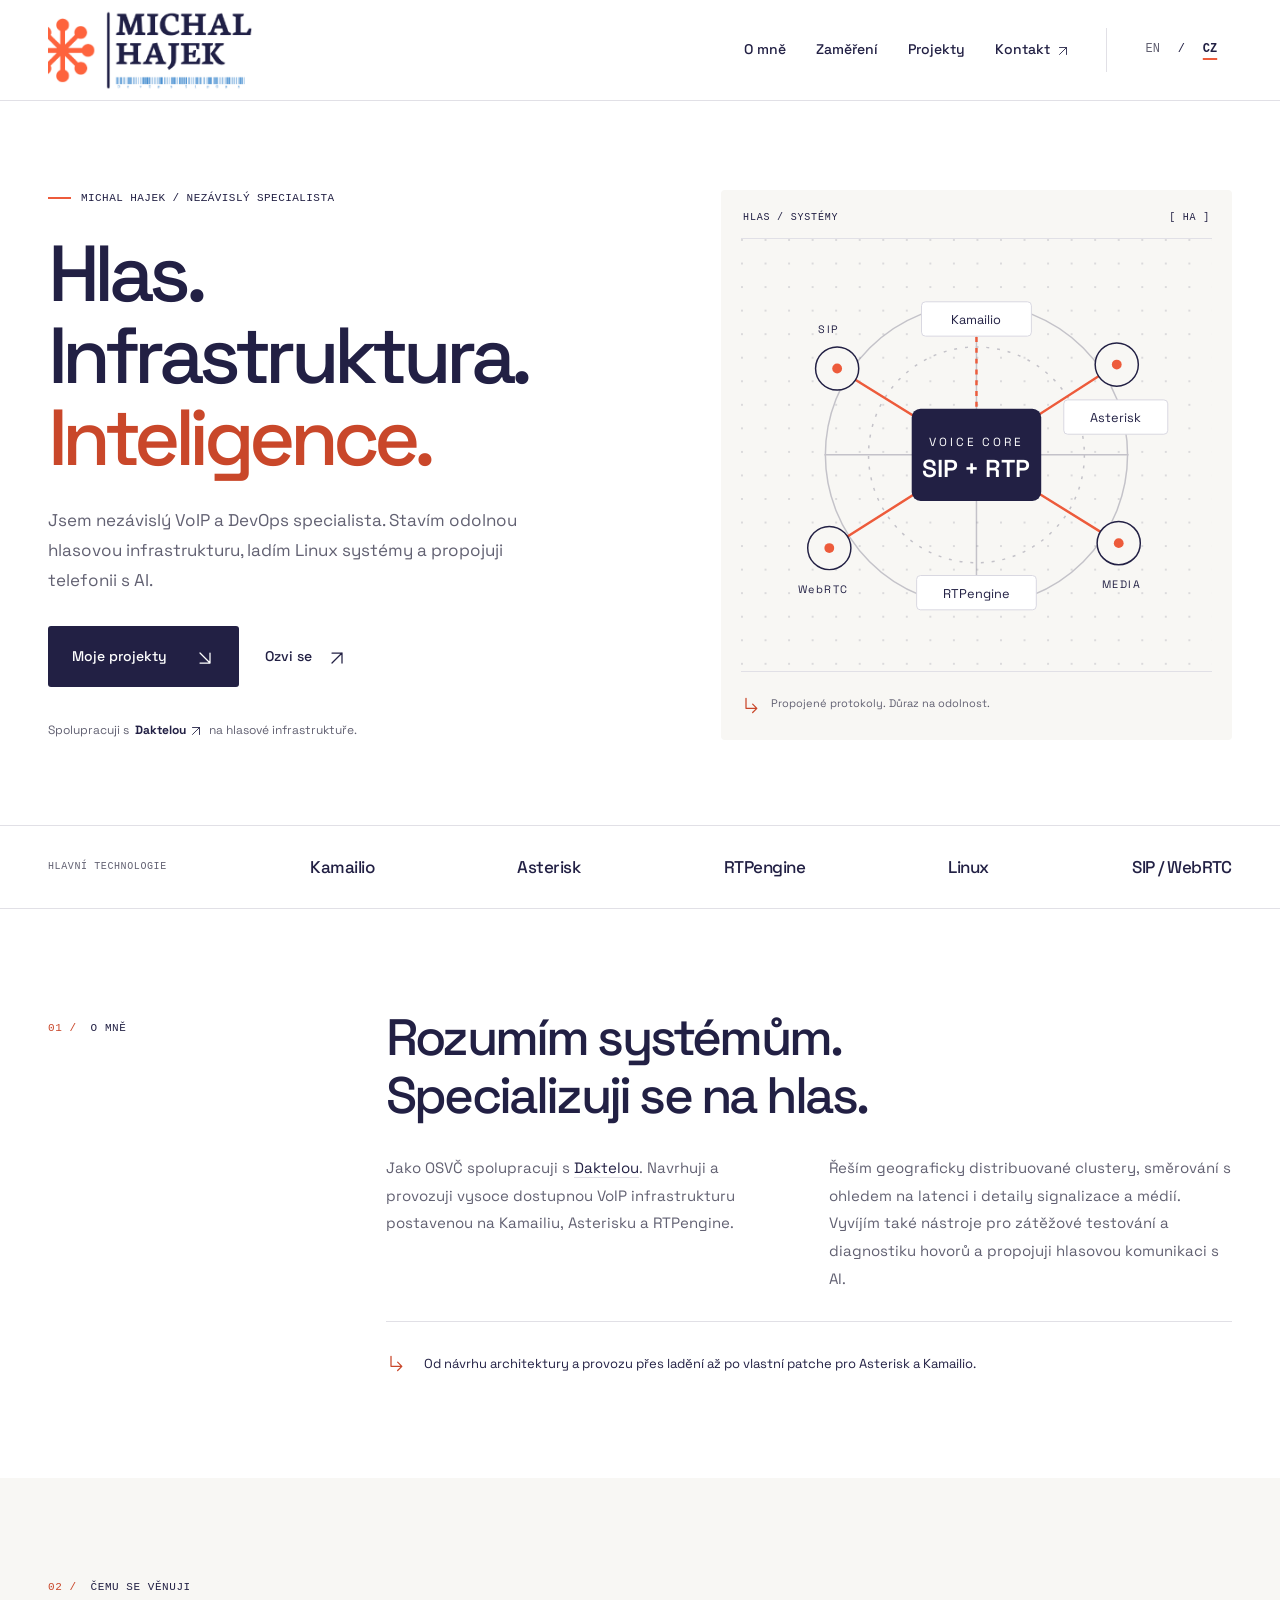
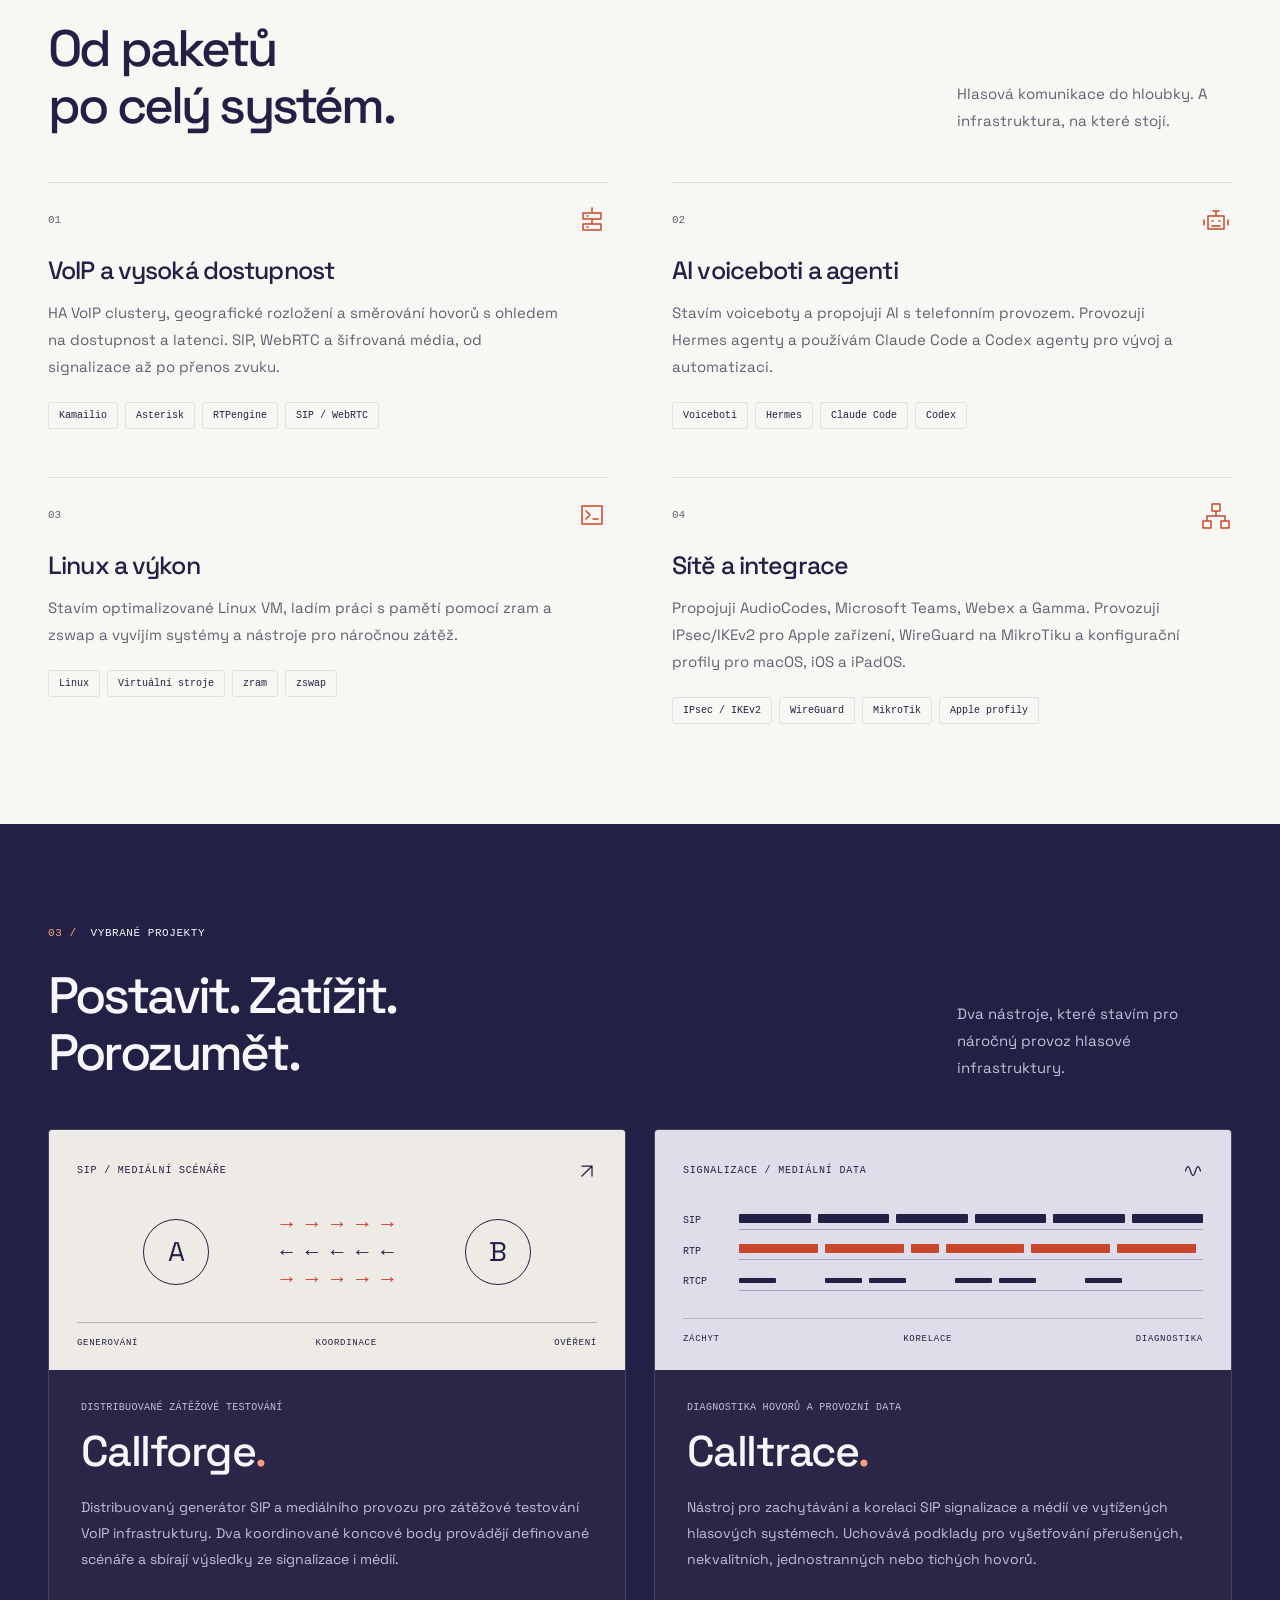
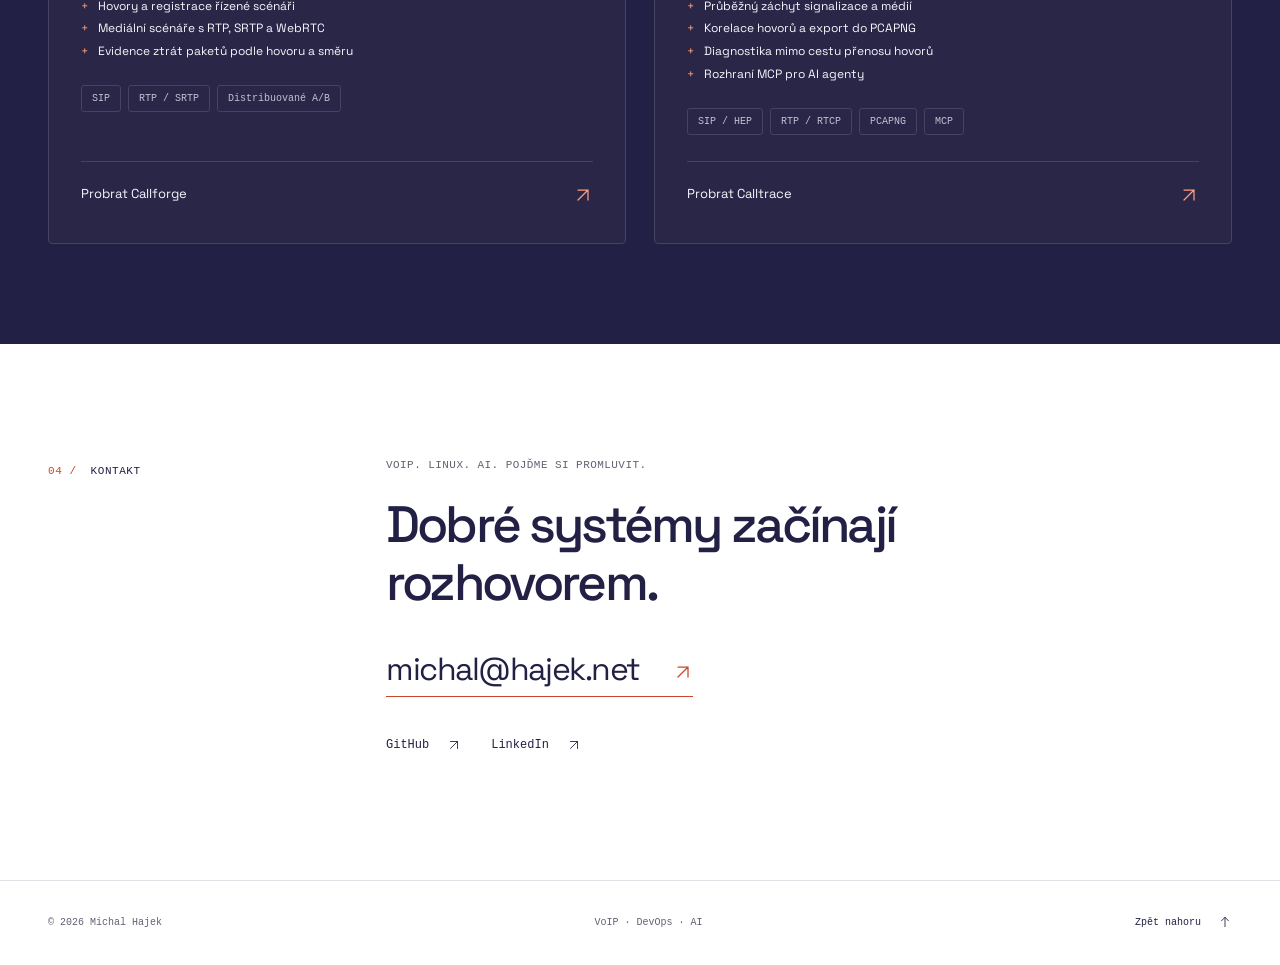
==== commit 8c1ef4be: "Mention Calltrace MCP integration" ====
--- a/cs/index.html
+++ b/cs/index.html
@@ -189,8 +189,8 @@
                 <p class="project-category">Diagnostika hovorů a provozní data</p>
                 <h3>Calltrace<span class="project-dot" aria-hidden="true">.</span></h3>
                 <p>Nástroj pro zachytávání a korelaci SIP signalizace a médií ve vytížených hlasových systémech. Uchovává podklady pro vyšetřování přerušených, nekvalitních, jednostranných nebo tichých hovorů.</p>
-                <ul class="project-points"><li>Průběžný záchyt signalizace a médií</li><li>Korelace hovorů a export do PCAPNG</li><li>Diagnostika mimo cestu přenosu hovorů</li></ul>
-                <ul class="tags" aria-label="Technologie"><li>SIP / HEP</li><li>RTP / RTCP</li><li>PCAPNG</li></ul>
+                <ul class="project-points"><li>Průběžný záchyt signalizace a médií</li><li>Korelace hovorů a export do PCAPNG</li><li>Diagnostika mimo cestu přenosu hovorů</li><li>Rozhraní MCP pro AI agenty</li></ul>
+                <ul class="tags" aria-label="Technologie"><li>SIP / HEP</li><li>RTP / RTCP</li><li>PCAPNG</li><li>MCP</li></ul>
                 <a class="project-link" href="mailto:michal@hajek.net?subject=Calltrace">Probrat Calltrace <span aria-hidden="true"><svg class="arrow-icon" viewBox="0 0 24 24" aria-hidden="true" focusable="false"><path d="M6 18 18 6M6 6h12v12"/></svg></span></a>
               </div>
             </article>
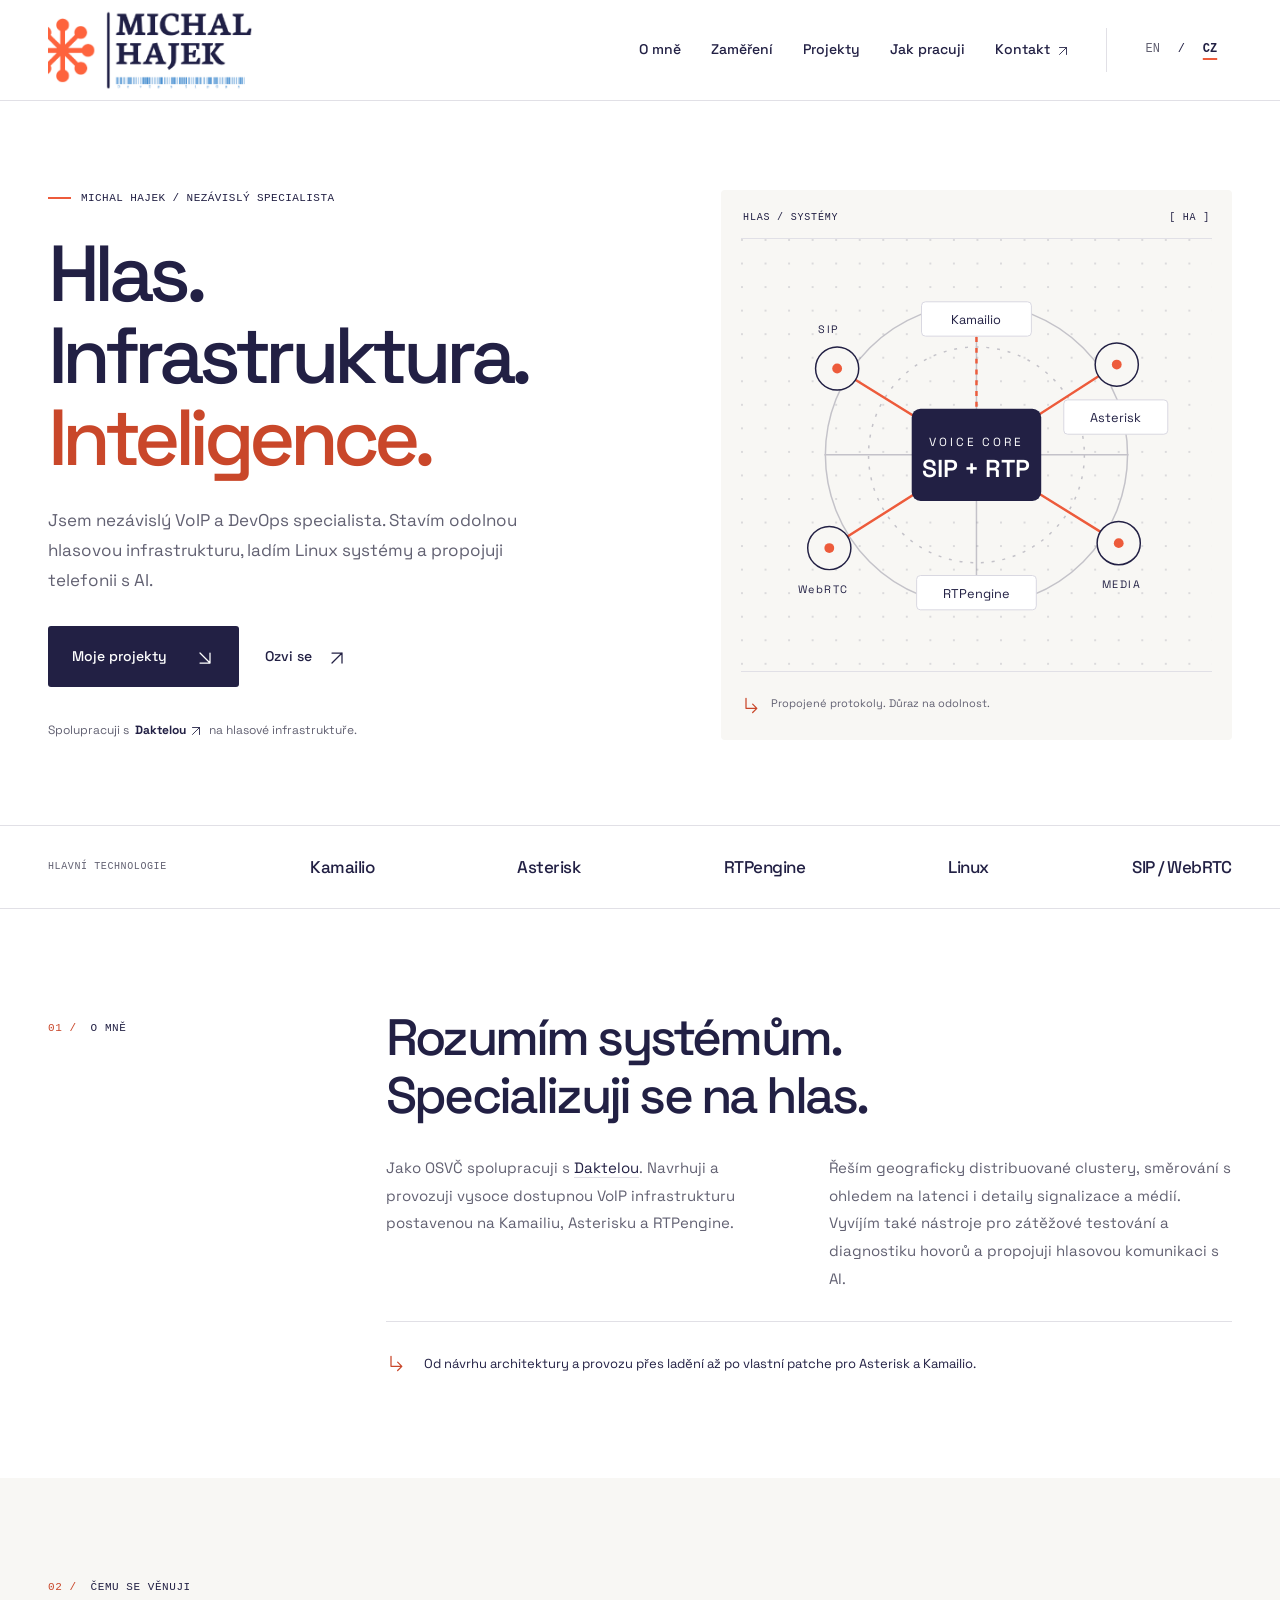
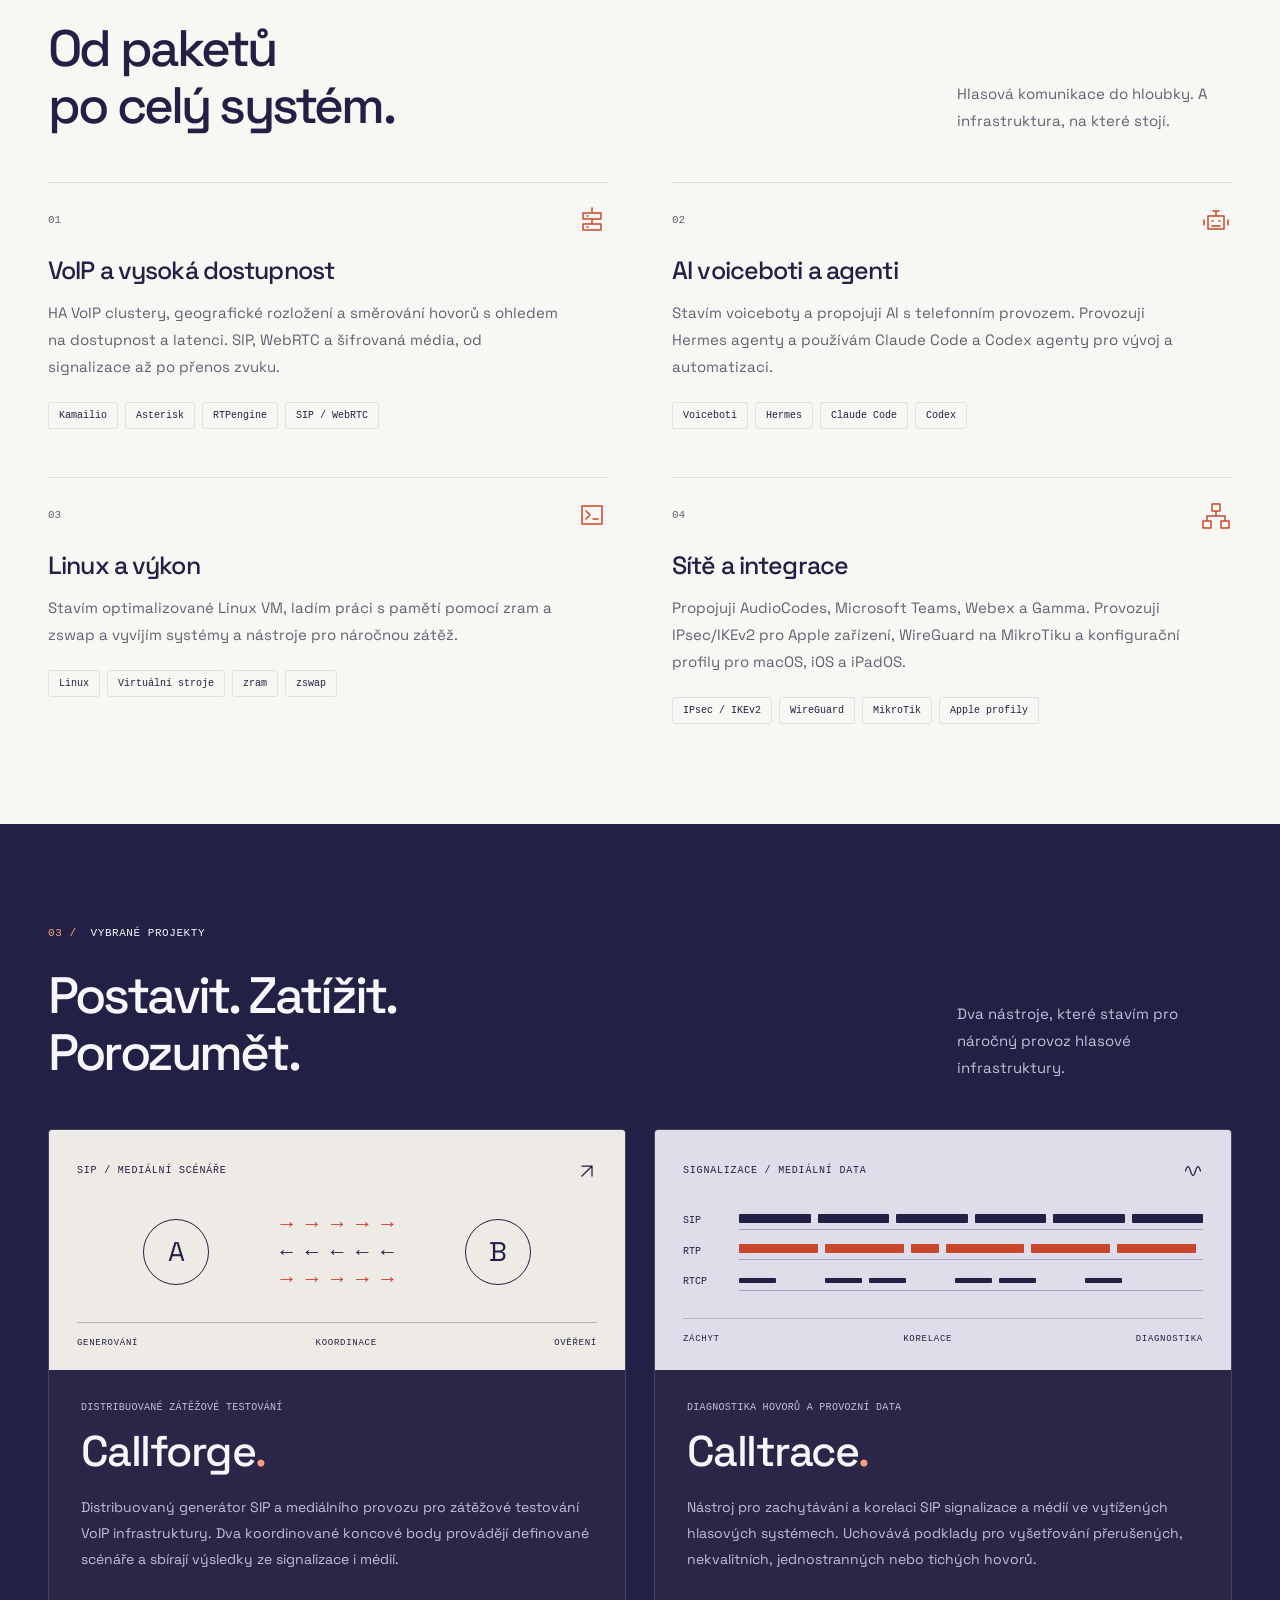
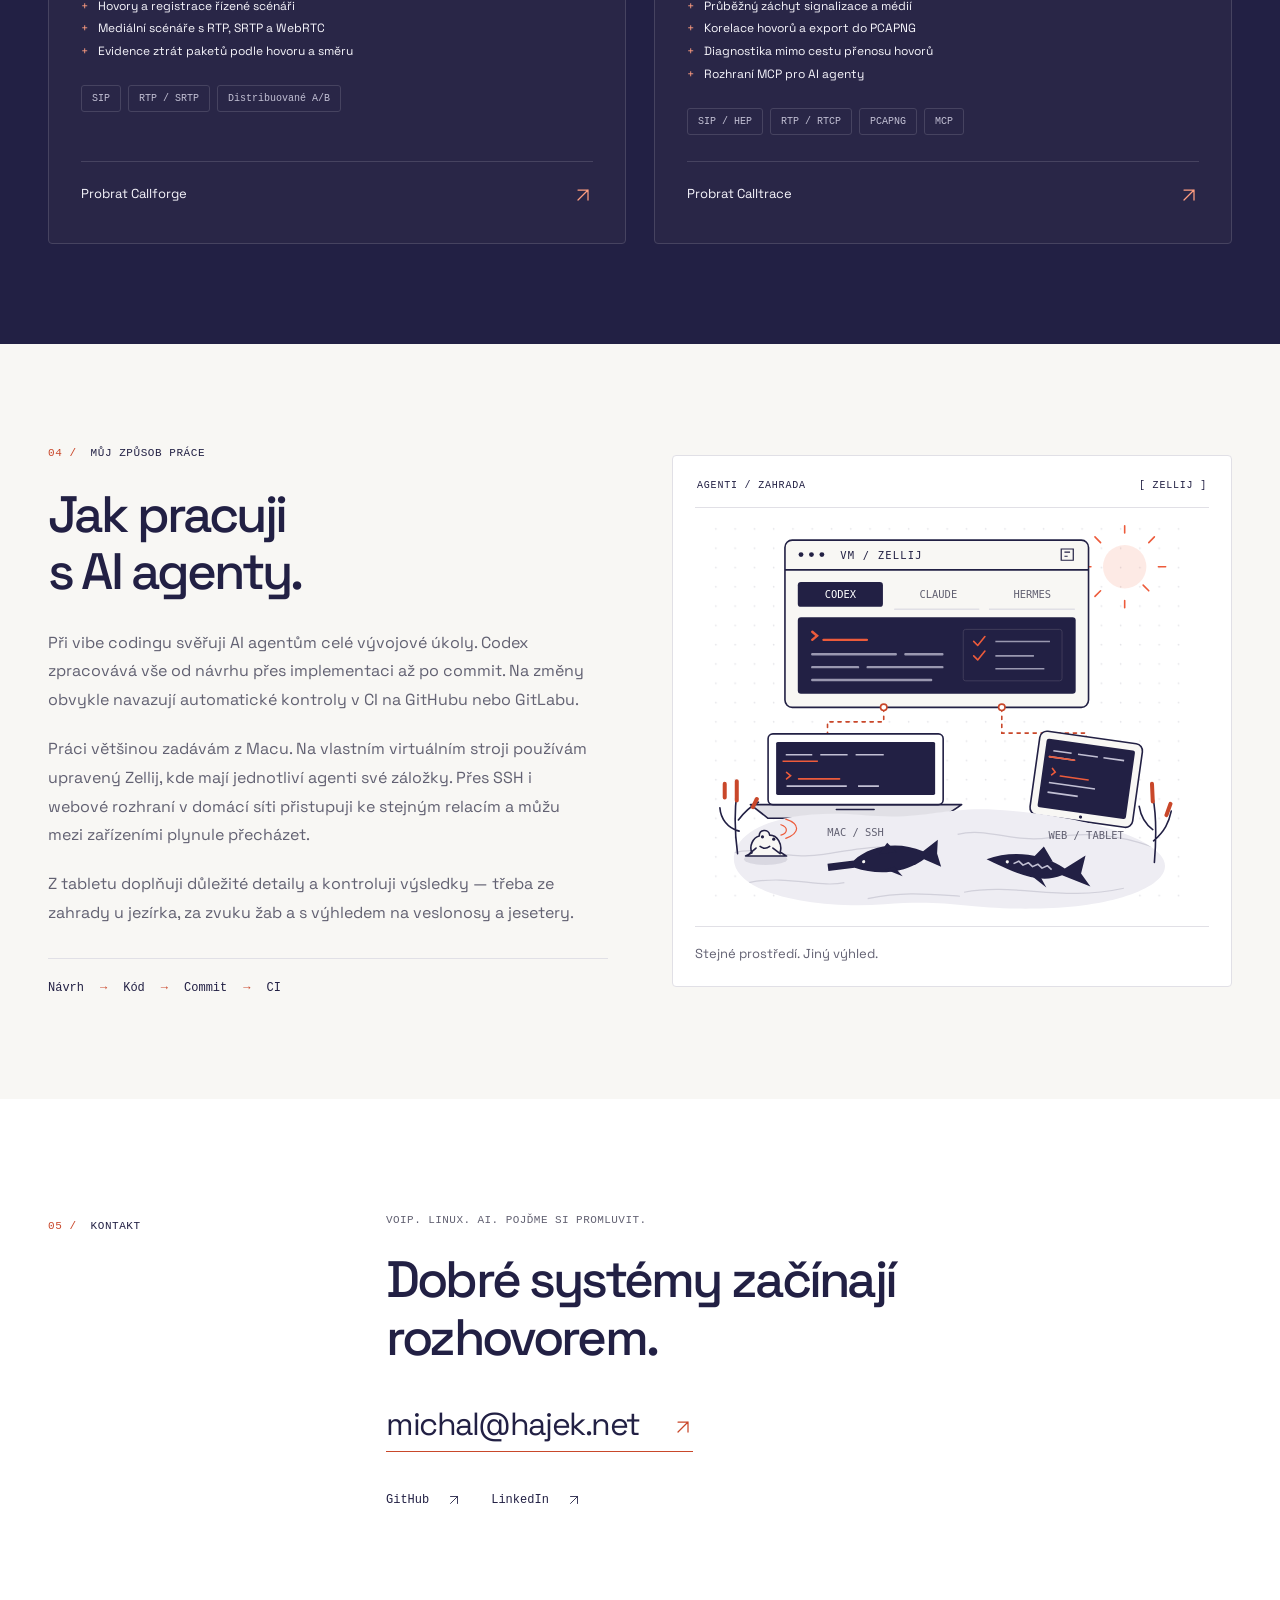
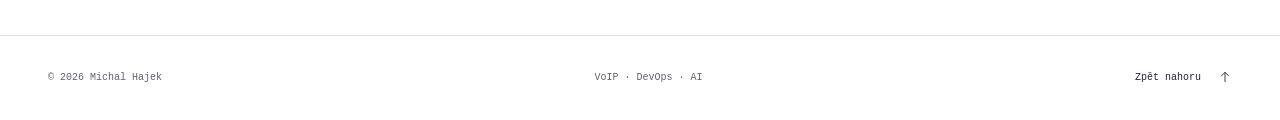
==== commit 20564d1c: "Add bilingual AI workflow section and garden illustration" ====
--- a/cs/index.html
+++ b/cs/index.html
@@ -42,6 +42,7 @@
           <a href="#about">O mně</a>
           <a href="#expertise">Zaměření</a>
           <a href="#projects">Projekty</a>
+          <a href="#workflow">Jak pracuji</a>
           <a href="#contact">Kontakt <span aria-hidden="true"><svg class="arrow-icon" viewBox="0 0 24 24" aria-hidden="true" focusable="false"><path d="M6 18 18 6M6 6h12v12"/></svg></span></a>
         </nav>
         <nav class="language-switch" aria-label="Jazyk">
@@ -198,8 +199,28 @@
         </div>
       </section>
 
+      <section class="section workflow-section" id="workflow" aria-labelledby="workflow-heading">
+        <div class="container workflow-grid">
+          <div class="workflow-content">
+            <p class="section-label"><span class="section-number">04 /</span> Můj způsob práce</p>
+            <h2 id="workflow-heading">Jak pracuji<br>s AI agenty.</h2>
+            <div class="workflow-copy">
+              <p>Při vibe codingu svěřuji AI agentům celé vývojové úkoly. Codex zpracovává vše od návrhu přes implementaci až po commit. Na změny obvykle navazují automatické kontroly v CI na GitHubu nebo GitLabu.</p>
+              <p>Práci většinou zadávám z Macu. Na vlastním virtuálním stroji používám upravený Zellij, kde mají jednotliví agenti své záložky. Přes SSH i webové rozhraní v domácí síti přistupuji ke stejným relacím a můžu mezi zařízeními plynule přecházet.</p>
+              <p>Z tabletu doplňuji důležité detaily a kontroluji výsledky — třeba ze zahrady u jezírka, za zvuku žab a s výhledem na veslonosy a jesetery.</p>
+            </div>
+            <ol class="workflow-steps" aria-label="Postup vývoje"><li>Návrh</li><li>Kód</li><li>Commit</li><li>CI</li></ol>
+          </div>
+          <figure class="workflow-visual">
+            <div class="diagram-topline"><span>AGENTI / ZAHRADA</span><span aria-hidden="true">[ ZELLIJ ]</span></div>
+            <img src="/assets/images/agent-workflow.svg" alt="Ilustrace agentů v Zellij na virtuálním stroji, Macu a tabletu připojených ke stejným relacím a zahradního jezírka se žábou, veslonosem a jeseterem." width="640" height="520" loading="lazy" decoding="async">
+            <figcaption>Stejné prostředí. Jiný výhled.</figcaption>
+          </figure>
+        </div>
+      </section>
+
       <section class="section contact-section container" id="contact" aria-labelledby="contact-heading">
-        <div class="section-label"><span class="section-number">04 /</span> Kontakt</div>
+        <div class="section-label"><span class="section-number">05 /</span> Kontakt</div>
         <div class="contact-content">
           <p class="eyebrow">VoIP. Linux. AI. Pojďme si promluvit.</p>
           <h2 id="contact-heading">Dobré systémy začínají<br>rozhovorem.</h2>
--- a/assets/styles.css
+++ b/assets/styles.css
@@ -153,6 +153,16 @@
 .project-link > span { font-size: 23px; color: #ff9d80; }
 .project-link:hover { color: #ff9d80; }
 .projects-section a:focus-visible { outline-color: #ff9d80; }
+.workflow-section { background: var(--color-surface); }
+.workflow-grid { display: grid; grid-template-columns: minmax(0, 1fr) minmax(0, 1fr); align-items: center; gap: 64px; }
+.workflow-content h2 { margin-top: 24px; }
+.workflow-copy { display: grid; gap: 20px; margin-top: 28px; max-width: 540px; color: var(--color-muted); font-size: 16px; line-height: 1.8; }
+.workflow-steps { display: flex; flex-wrap: wrap; gap: 10px 0; margin: 30px 0 0; padding: 20px 0 0; border-top: 1px solid var(--color-line); list-style: none; font-family: var(--font-mono); font-size: 12px; }
+.workflow-steps li { display: flex; align-items: center; }
+.workflow-steps li + li::before { content: "→"; margin-inline: 16px; color: var(--color-accent); }
+.workflow-visual { min-width: 0; padding: 22px; border: 1px solid var(--color-line); border-radius: 4px; background: var(--color-paper); }
+.workflow-visual img { width: 100%; height: auto; aspect-ratio: 16 / 13; }
+.workflow-visual figcaption { padding-top: 16px; border-top: 1px solid var(--color-line); color: var(--color-muted); font-size: 13px; }
 .contact-section { display: grid; grid-template-columns: 1fr 3fr; gap: 56px; padding-block: 112px; }
 .contact-section > .section-label { padding-top: 6px; }
 .contact-content .eyebrow { color: var(--color-muted); }
@@ -190,6 +200,7 @@
   .project-visual { padding-inline: 22px; }
   .project-content { padding-inline: 26px; }
   .media-paths { font-size: 18px; }
+  .workflow-grid { gap: 32px; }
 }
 
 @media (max-width: 760px) {
@@ -199,7 +210,7 @@
   .brand, .brand img { width: 165px; height: 68px; }
   .language-switch { margin-left: auto; padding-left: 8px; border-left: 0; }
   .language-switch a { min-width: 37px; }
-  .site-nav { order: 4; width: 100%; margin-left: 0; justify-content: space-between; gap: 12px; padding-bottom: 14px; }
+  .site-nav { order: 4; width: 100%; margin-left: 0; justify-content: space-between; flex-wrap: wrap; gap: 8px 16px; padding-bottom: 14px; }
   .site-nav a { font-size: 13px; }
   .js .menu-toggle { display: inline-flex; align-items: center; justify-content: center; gap: 7px; padding: 8px; min-height: 44px; background: transparent; border: 0; font-family: var(--font-mono); font-size: 11px; margin-left: auto; }
   .menu-toggle svg { width: 19px; height: 19px; fill: none; stroke: currentColor; stroke-width: 1.5; }
@@ -229,6 +240,10 @@
   .project-content { padding: 27px; }
   .project-content h3 + p { font-size: 16px; }
   .project-points { font-size: 14px; }
+  .workflow-grid { grid-template-columns: minmax(0, 1fr); gap: 36px; }
+  .workflow-content h2 { margin-top: 20px; }
+  .workflow-copy { max-width: 600px; }
+  .workflow-visual { width: min(100%, 540px); justify-self: center; padding: 18px; }
   .contact-section { padding-block: 70px; }
   .contact-content h2 { margin-top: 16px; }
   .footer-inner { flex-wrap: wrap; gap: 10px 20px; }
